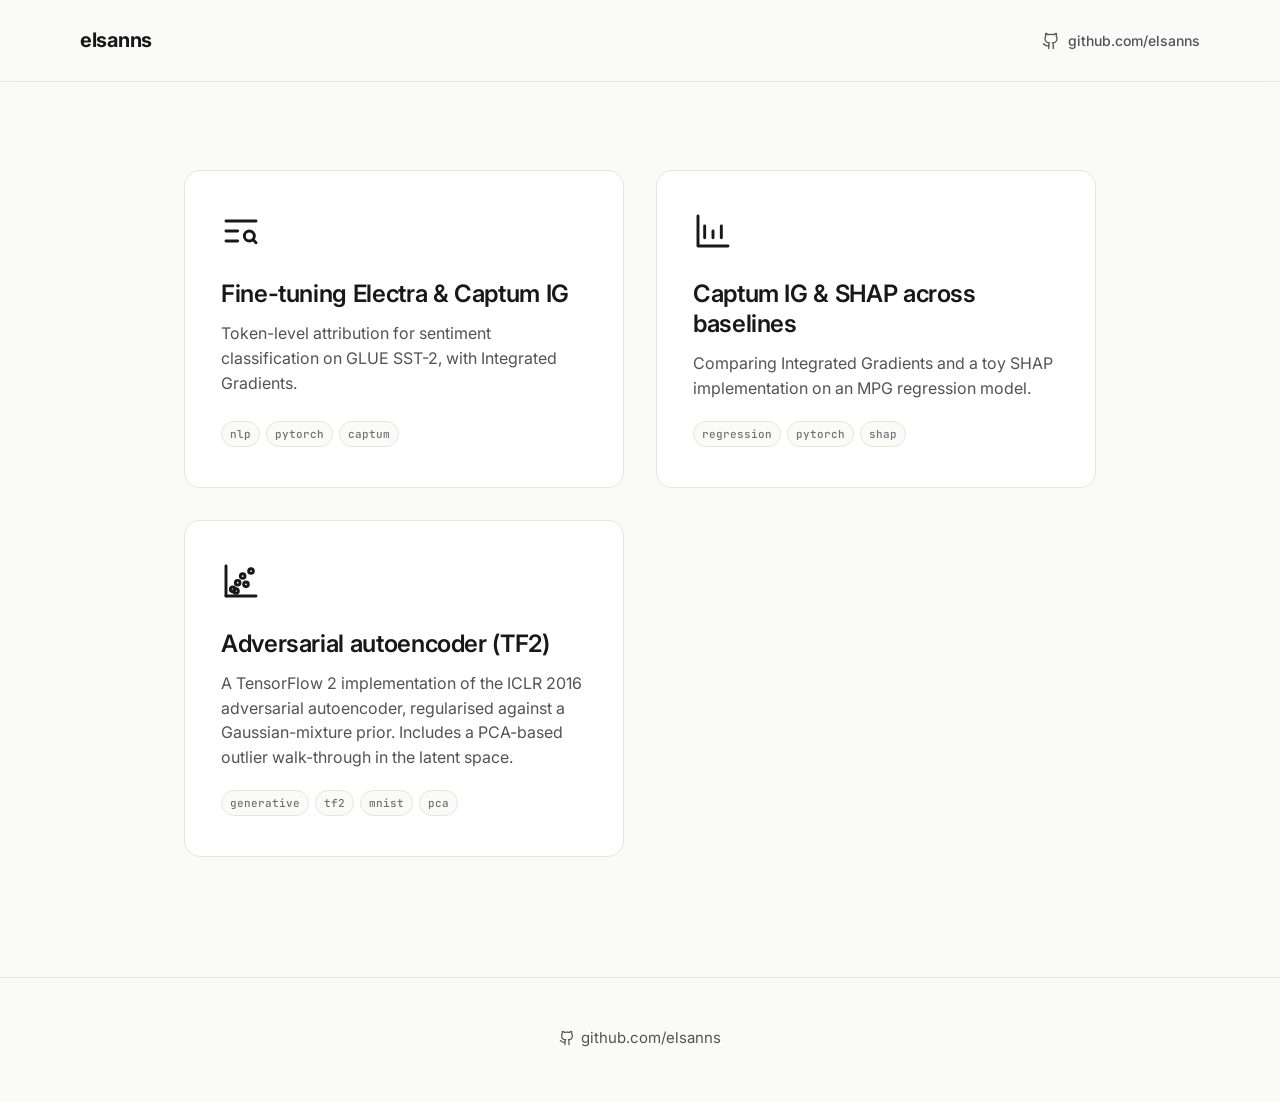
==== index.html @ dac906cc "layout upgrade" ====
<!doctype html>
<html lang="en">
<head>
<meta charset="utf-8">
<meta name="viewport" content="width=device-width, initial-scale=1">
<title>elsanns — notebooks on explainable ML</title>
<meta name="description" content="Walk-throughs of feature attribution, latent-space inspection, and adversarial autoencoders.">
<link rel="preconnect" href="https://fonts.googleapis.com">
<link rel="preconnect" href="https://fonts.gstatic.com" crossorigin>
<link rel="stylesheet" href="https://fonts.googleapis.com/css2?family=Inter:wght@400;500;600;700&family=JetBrains+Mono:wght@400;500&display=swap">
<link rel="stylesheet" href="/style.css">
</head>
<body>
<header class="site-header">
  <a class="site-title" href="/">elsanns</a>
  <a class="link-github" href="https://github.com/elsanns" target="_blank" rel="noopener">
    <svg viewBox="0 0 24 24" fill="none" stroke="currentColor" stroke-width="1.75" stroke-linecap="round" stroke-linejoin="round" aria-hidden="true"><path d="M15 22v-4a4.8 4.8 0 0 0-1-3.5c3 0 6-2 6-5.5.08-1.25-.27-2.48-1-3.5.28-1.15.28-2.35 0-3.5 0 0-1 0-3 1.5-2.64-.5-5.36-.5-8 0C6 2 5 2 5 2c-.3 1.15-.3 2.35 0 3.5A5.4 5.4 0 0 0 4 9c0 3.5 3 5.5 6 5.5-.39.49-.68 1.05-.85 1.65-.17.6-.22 1.23-.15 1.85v4"/><path d="M9 18c-4.51 2-5-2-7-2"/></svg>
    <span>github.com/elsanns</span>
  </a>
</header>

<main class="home">
  <section class="grid">
    <a class="card" href="/docs/electra-fine-tune-ig.html">
      <div class="card-icon">
        <svg viewBox="0 0 24 24" fill="none" stroke="currentColor" stroke-width="1.75" stroke-linecap="round" stroke-linejoin="round" aria-hidden="true"><path d="M21 6H3"/><path d="M10 12H3"/><path d="M10 18H3"/><circle cx="17" cy="15" r="3"/><path d="m21 19-1.9-1.9"/></svg>
      </div>
      <h2>Fine-tuning Electra &amp; Captum IG</h2>
      <p>Token-level attribution for sentiment classification on GLUE SST-2, with Integrated Gradients.</p>
      <div class="card-tags"><span>NLP</span><span>PyTorch</span><span>Captum</span></div>
    </a>

    <a class="card" href="/docs/captum-ig-shap-baselines.html">
      <div class="card-icon">
        <svg viewBox="0 0 24 24" fill="none" stroke="currentColor" stroke-width="1.75" stroke-linecap="round" stroke-linejoin="round" aria-hidden="true"><path d="M3 3v18h18"/><path d="M7 16V9"/><path d="M12 16v-4"/><path d="M17 16v-7"/></svg>
      </div>
      <h2>Captum IG &amp; SHAP across baselines</h2>
      <p>Comparing Integrated Gradients and a toy SHAP implementation on an MPG regression model.</p>
      <div class="card-tags"><span>regression</span><span>PyTorch</span><span>SHAP</span></div>
    </a>

    <a class="card" href="/docs/adversarial-autoencoder-tf2-readme.html">
      <div class="card-icon">
        <svg viewBox="0 0 24 24" fill="none" stroke="currentColor" stroke-width="1.75" stroke-linecap="round" stroke-linejoin="round" aria-hidden="true"><path d="M3 21h18"/><path d="M3 3v18"/><circle cx="7" cy="17" r="1.4"/><circle cx="10" cy="13" r="1.4"/><circle cx="13" cy="9" r="1.4"/><circle cx="18" cy="6" r="1.4"/><circle cx="9" cy="18" r="1.4"/><circle cx="15" cy="14" r="1.4"/></svg>
      </div>
      <h2>Adversarial autoencoder (TF2)</h2>
      <p>A TensorFlow 2 implementation of the ICLR 2016 adversarial autoencoder, regularised against a Gaussian-mixture prior. Includes a PCA-based outlier walk-through in the latent space.</p>
      <div class="card-tags"><span>generative</span><span>TF2</span><span>MNIST</span><span>PCA</span></div>
    </a>
  </section>
</main>

<footer class="site-footer">
  <a href="https://github.com/elsanns" target="_blank" rel="noopener">
    <svg viewBox="0 0 24 24" fill="none" stroke="currentColor" stroke-width="1.75" stroke-linecap="round" stroke-linejoin="round" aria-hidden="true"><path d="M15 22v-4a4.8 4.8 0 0 0-1-3.5c3 0 6-2 6-5.5.08-1.25-.27-2.48-1-3.5.28-1.15.28-2.35 0-3.5 0 0-1 0-3 1.5-2.64-.5-5.36-.5-8 0C6 2 5 2 5 2c-.3 1.15-.3 2.35 0 3.5A5.4 5.4 0 0 0 4 9c0 3.5 3 5.5 6 5.5-.39.49-.68 1.05-.85 1.65-.17.6-.22 1.23-.15 1.85v4"/><path d="M9 18c-4.51 2-5-2-7-2"/></svg>
    github.com/elsanns
  </a>
</footer>
</body>
</html>
---- style.css ----
:root {
  --bg: #fafaf7;
  --surface: #ffffff;
  --border: #e7e5e0;
  --border-strong: #d4d2cd;
  --text: #18181b;
  --text-soft: #52525b;
  --text-muted: #71717a;
  --accent: #0d9488;
  --accent-soft: #ccfbf1;
  --icon-bg: #f1efea;
  --icon-fg: #18181b;
  --code-bg: #1c1c1f;
  --code-fg: #e4e4e7;
  --radius: 12px;
  --radius-sm: 8px;
  --radius-lg: 16px;
  --shadow-md: 0 4px 14px rgba(0, 0, 0, 0.06);
  --font-sans: 'Inter', -apple-system, BlinkMacSystemFont, 'Segoe UI', Roboto, sans-serif;
  --font-mono: 'JetBrains Mono', ui-monospace, SFMono-Regular, Menlo, monospace;
}

* { box-sizing: border-box; }

html { -webkit-text-size-adjust: 100%; }

body {
  margin: 0;
  font-family: var(--font-sans);
  font-size: 18px;
  line-height: 1.65;
  color: var(--text);
  background: var(--bg);
  -webkit-font-smoothing: antialiased;
}

a { color: var(--accent); text-decoration: none; }
a:hover { text-decoration: underline; text-underline-offset: 3px; }

img { max-width: 100%; height: auto; display: block; }

.site-header {
  display: flex;
  align-items: center;
  justify-content: space-between;
  padding: 24px max(80px, calc((100vw - 1680px) / 2));
  border-bottom: 1px solid var(--border);
  background: rgba(250, 250, 247, 0.85);
  position: sticky;
  top: 0;
  z-index: 10;
  backdrop-filter: saturate(180%) blur(8px);
  -webkit-backdrop-filter: saturate(180%) blur(8px);
}
@media (max-width: 900px) {
  .site-header { padding-left: 32px; padding-right: 32px; }
}

.site-title {
  font-weight: 700;
  font-size: 20px;
  color: var(--text);
  letter-spacing: -0.015em;
}
.site-title:hover { text-decoration: none; color: var(--accent); }

.link-back, .link-github {
  display: inline-flex;
  align-items: center;
  gap: 8px;
  color: var(--text-soft);
  font-size: 14px;
  font-weight: 500;
}
.link-back:hover, .link-github:hover { color: var(--accent); text-decoration: none; }
.link-back svg, .link-github svg { width: 18px; height: 18px; }

.home {
  max-width: 1840px;
  margin: 0 auto;
  padding: 88px clamp(32px, 5vw, 80px) 120px;
}

.hero { margin-bottom: 72px; max-width: 880px; }
.hero h1 {
  font-size: 64px;
  line-height: 1.1;
  font-weight: 700;
  letter-spacing: -0.025em;
  margin: 0 0 20px;
}
.lede {
  font-size: 22px;
  color: var(--text-soft);
  margin: 0;
  line-height: 1.55;
}

.grid {
  display: grid;
  grid-template-columns: repeat(auto-fit, minmax(340px, 440px));
  justify-content: center;
  gap: 32px;
}

.card {
  display: flex;
  flex-direction: column;
  padding: 40px 36px;
  min-height: 300px;
  background: var(--surface);
  border: 1px solid var(--border);
  border-radius: var(--radius-lg);
  color: var(--text);
  transition: border-color 0.15s, box-shadow 0.15s, transform 0.15s;
}
.card:hover {
  border-color: var(--border-strong);
  box-shadow: var(--shadow-md);
  transform: translateY(-2px);
  text-decoration: none;
}

.card-icon {
  display: flex;
  align-items: center;
  color: var(--icon-fg);
  margin-bottom: 28px;
}
.card-icon svg { width: 40px; height: 40px; }

.card h2 {
  font-size: 24px;
  font-weight: 600;
  margin: 0 0 12px;
  letter-spacing: -0.015em;
  line-height: 1.25;
}
.card p {
  color: var(--text-soft);
  font-size: 16px;
  margin: 0 0 20px;
  line-height: 1.55;
}

.card-tags {
  display: flex;
  flex-wrap: wrap;
  gap: 6px;
  margin-top: auto;
}
.card-tags span {
  font-size: 11px;
  font-weight: 500;
  color: var(--text-muted);
  background: var(--bg);
  border: 1px solid var(--border);
  padding: 3px 8px;
  border-radius: 999px;
  font-family: var(--font-mono);
  text-transform: lowercase;
}

.article {
  display: grid;
  grid-template-columns:
    [full-start] minmax(32px, 1fr)
    [main-start] min(820px, 100% - 64px) [main-end]
    minmax(32px, 1fr) [full-end];
  row-gap: 0;
  padding: 80px 0 120px;
  max-width: 1600px;
  margin: 0 auto;
}
.article > * { grid-column: main; }
.article > .prose { grid-column: full; display: contents; }
.prose > * { grid-column: main; }
.prose > .figure,
.prose > .figure-grid {
  grid-column: full;
  justify-self: center;
  width: min(1280px, 100% - 64px);
}

.article h1 {
  font-size: 44px;
  line-height: 1.15;
  font-weight: 700;
  letter-spacing: -0.025em;
  margin: 0 0 24px;
}

.parent-link {
  font-size: 13px;
  color: var(--text-muted);
  margin: 0 0 12px;
}
.parent-link a {
  color: var(--text-soft);
  border-bottom: 1px dashed var(--border-strong);
}
.parent-link a:hover { text-decoration: none; color: var(--accent); border-color: var(--accent); }

.meta {
  display: flex;
  flex-wrap: wrap;
  gap: 8px;
  margin-bottom: 40px;
}

.pill {
  display: inline-flex;
  align-items: center;
  gap: 6px;
  padding: 6px 12px;
  font-size: 13px;
  font-weight: 500;
  color: var(--text);
  background: var(--surface);
  border: 1px solid var(--border);
  border-radius: 999px;
  transition: border-color 0.15s, color 0.15s;
}
.pill:hover { border-color: var(--accent); color: var(--accent); text-decoration: none; }
.pill svg { width: 14px; height: 14px; opacity: 0.75; }
.pill .ext { width: 12px; height: 12px; }

.prose { color: var(--text); }
.prose h2 {
  font-size: 22px;
  font-weight: 600;
  letter-spacing: -0.01em;
  margin: 48px 0 16px;
}
.prose h3 {
  font-size: 17px;
  font-weight: 600;
  margin: 36px 0 12px;
  color: var(--text);
}
.prose p { margin: 0 0 16px; }
.prose ul, .prose ol { padding-left: 24px; margin: 0 0 16px; }
.prose li { margin: 6px 0; }
.prose code {
  font-family: var(--font-mono);
  font-size: 0.9em;
  background: var(--bg);
  border: 1px solid var(--border);
  padding: 1px 6px;
  border-radius: 4px;
}
.prose pre {
  background: var(--code-bg);
  color: var(--code-fg);
  padding: 16px 20px;
  border-radius: var(--radius);
  overflow-x: auto;
  font-family: var(--font-mono);
  font-size: 13px;
  line-height: 1.55;
  margin: 16px 0;
}
.prose pre code { background: none; border: none; padding: 0; color: inherit; }
.prose strong { font-weight: 600; }

.prose .read-more {
  margin: 32px 0 0;
  font-size: 16px;
}
.prose .read-more a {
  display: inline-flex;
  align-items: center;
  gap: 6px;
  font-weight: 500;
  color: var(--accent);
  border-bottom: 1px solid transparent;
  padding-bottom: 2px;
}
.prose .read-more a:hover {
  border-color: currentColor;
  text-decoration: none;
}

.figure { margin: 28px 0; }
.figure img {
  border-radius: var(--radius);
  border: 1px solid var(--border);
  background: var(--surface);
}
.figure figcaption {
  margin-top: 10px;
  font-size: 14px;
  color: var(--text-muted);
  line-height: 1.5;
  text-align: center;
}

.figure-grid {
  display: grid;
  gap: 12px;
  margin: 28px 0;
}
.figure-grid.cols-2 { grid-template-columns: repeat(2, 1fr); }
.figure-grid.cols-3 { grid-template-columns: repeat(3, 1fr); }
.figure-grid.cols-4 { grid-template-columns: repeat(4, 1fr); }
.figure-grid figure { margin: 0; display: flex; flex-direction: column; gap: 8px; }
.figure-grid figure img { border-radius: var(--radius); border: 1px solid var(--border); background: var(--surface); }
.figure-grid figcaption {
  font-size: 12px;
  color: var(--text-muted);
  text-align: center;
}

.site-footer {
  border-top: 1px solid var(--border);
  padding: 48px 32px;
  text-align: center;
  color: var(--text-muted);
  font-size: 15px;
}
.site-footer a {
  display: inline-flex;
  align-items: center;
  gap: 6px;
  color: var(--text-soft);
}
.site-footer a:hover { color: var(--accent); text-decoration: none; }
.site-footer svg { width: 16px; height: 16px; }

/* --- Magazine layout (prototype, AAE only) --- */
.article.magazine {
  display: block;
  grid-template-columns: none;
  max-width: 1500px;
  margin: 0 auto;
  padding: 72px clamp(32px, 4vw, 72px) 120px;
}
.article.magazine > *,
.article.magazine .prose > * {
  grid-column: auto;
}
.article.magazine > .prose {
  display: block;
}
.article.magazine .prose > .figure,
.article.magazine .prose > .figure-grid {
  justify-self: auto;
  width: auto;
  max-width: none;
}

.article.magazine h1 {
  font-size: 56px;
  line-height: 1.05;
  letter-spacing: -0.03em;
  margin: 0 0 18px;
  max-width: 1100px;
}
.article.magazine .meta { margin-bottom: 56px; }

.article.magazine .prose > p,
.article.magazine .prose > ul,
.article.magazine .prose > ol,
.article.magazine .prose > pre,
.article.magazine .prose > h2,
.article.magazine .prose > h3 {
  max-width: 760px;
}

.article.magazine .split {
  display: grid;
  grid-template-columns: minmax(0, 0.9fr) minmax(0, 1.1fr);
  gap: 56px;
  align-items: start;
  margin: 64px 0;
}
.article.magazine .split > * { max-width: none; }
.article.magazine .split-text > :first-child { margin-top: 0; }
.article.magazine .split-text .cite {
  font-size: 14px;
  color: var(--text-muted);
  line-height: 1.5;
}
.article.magazine .split-figure { margin: 0; }
.article.magazine .split-figure img {
  border-radius: var(--radius);
  border: 1px solid var(--border);
  background: var(--surface);
  width: 100%;
}
.article.magazine .split-figure figcaption {
  margin-top: 10px;
  font-size: 14px;
  color: var(--text-muted);
  text-align: left;
  line-height: 1.5;
}

.article.magazine .prose > .figure-grid {
  margin: 48px 0;
}

.article.magazine .prose > .figure {
  margin: 40px auto;
  max-width: 1200px;
}
.article.magazine .prose > .figure figcaption {
  text-align: left;
  max-width: 800px;
}

@media (max-width: 900px) {
  .article.magazine .split {
    grid-template-columns: 1fr;
    gap: 24px;
  }
  .article.magazine h1 { font-size: 38px; }
}

@media (max-width: 640px) {
  .site-header { padding: 14px 20px; }
  .home { padding: 48px 20px 72px; }
  .article { padding-top: 40px; padding-bottom: 72px; }
  .hero { margin-bottom: 56px; }
  .hero h1 { font-size: 40px; }
  .lede { font-size: 18px; }
  .article h1 { font-size: 30px; }
  .card { padding: 28px 24px; min-height: 0; }
  .figure-grid.cols-3,
  .figure-grid.cols-4 { grid-template-columns: repeat(2, 1fr); }
}
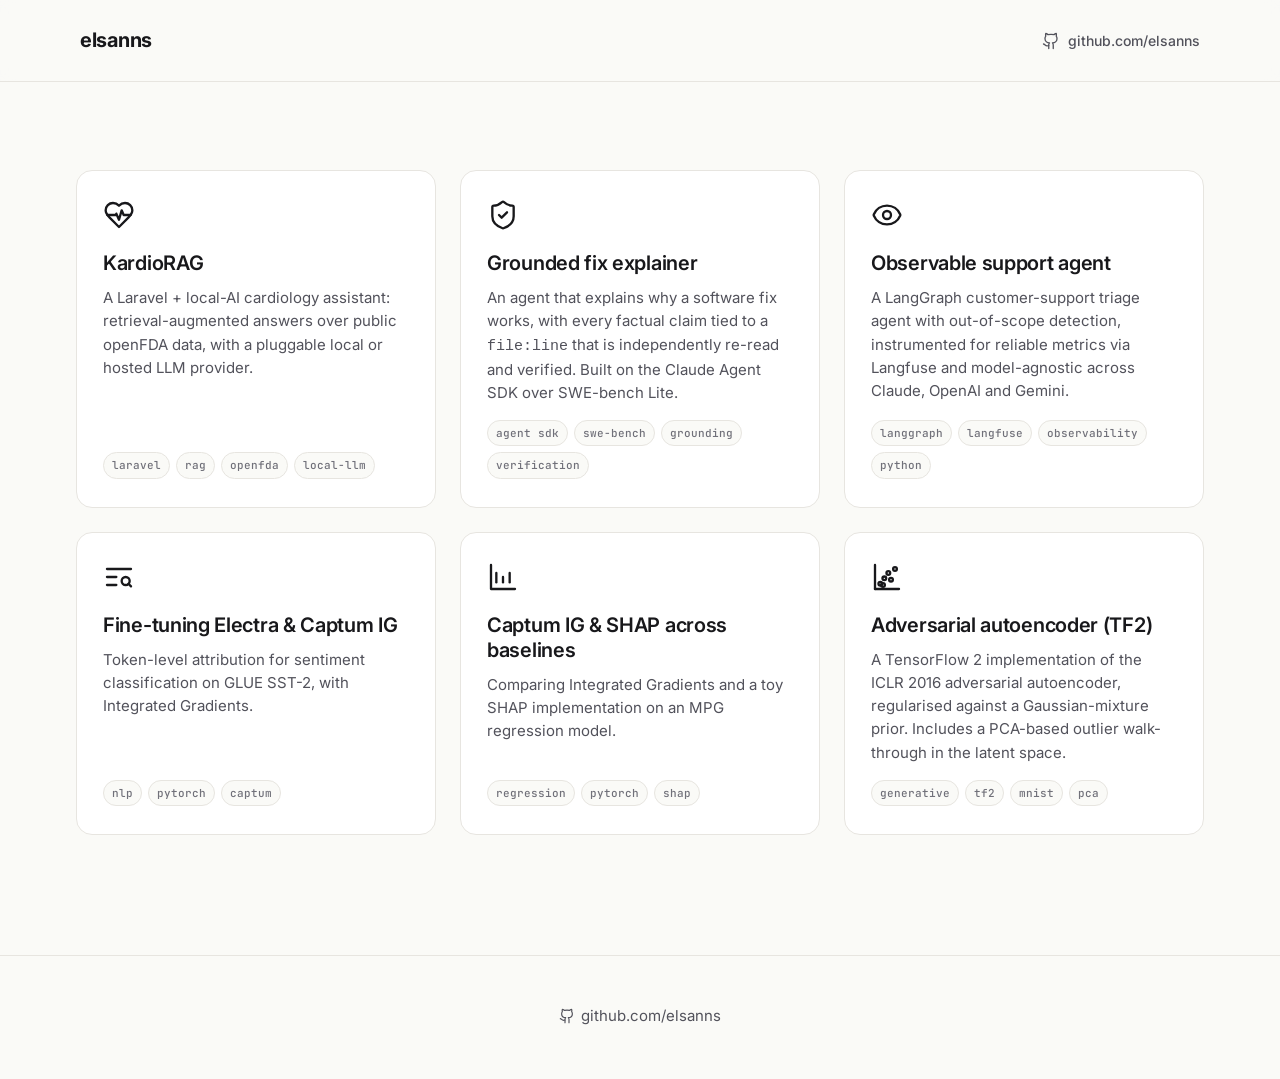
==== commit 249e8c25: "Add project repos row (KardioRAG, grounded fix explainer, observable support agent) Prepend three Gi" ====
--- a/index.html
+++ b/index.html
@@ -21,6 +21,33 @@
 
 <main class="home">
   <section class="grid">
+    <a class="card" href="https://github.com/elsanns/kardiorag" target="_blank" rel="noopener">
+      <div class="card-icon">
+        <svg viewBox="0 0 24 24" fill="none" stroke="currentColor" stroke-width="1.75" stroke-linecap="round" stroke-linejoin="round" aria-hidden="true"><path d="M19 14c1.49-1.46 3-3.21 3-5.5A5.5 5.5 0 0 0 16.5 3c-1.76 0-3 .5-4.5 2-1.5-1.5-2.74-2-4.5-2A5.5 5.5 0 0 0 2 8.5c0 2.29 1.49 4.04 3 5.5l7 7Z"/><path d="M3.22 12H9.5l.5-1 2 4.5 2-7 1.5 3.5h5.27"/></svg>
+      </div>
+      <h2>KardioRAG</h2>
+      <p>A Laravel + local-AI cardiology assistant: retrieval-augmented answers over public openFDA data, with a pluggable local or hosted LLM provider.</p>
+      <div class="card-tags"><span>Laravel</span><span>RAG</span><span>openFDA</span><span>local-LLM</span></div>
+    </a>
+
+    <a class="card" href="https://github.com/elsanns/grounded-fix-explainer" target="_blank" rel="noopener">
+      <div class="card-icon">
+        <svg viewBox="0 0 24 24" fill="none" stroke="currentColor" stroke-width="1.75" stroke-linecap="round" stroke-linejoin="round" aria-hidden="true"><path d="M20 13c0 5-3.5 7.5-7.66 8.95a1 1 0 0 1-.67-.01C7.5 20.5 4 18 4 13V6a1 1 0 0 1 1-1c2 0 4.5-1.2 6.24-2.72a1.17 1.17 0 0 1 1.52 0C14.51 3.81 17 5 19 5a1 1 0 0 1 1 1z"/><path d="m9 12 2 2 4-4"/></svg>
+      </div>
+      <h2>Grounded fix explainer</h2>
+      <p>An agent that explains why a software fix works, with every factual claim tied to a <code>file:line</code> that is independently re-read and verified. Built on the Claude Agent SDK over SWE-bench Lite.</p>
+      <div class="card-tags"><span>Agent SDK</span><span>SWE-bench</span><span>grounding</span><span>verification</span></div>
+    </a>
+
+    <a class="card" href="https://github.com/elsanns/observable-support-agent" target="_blank" rel="noopener">
+      <div class="card-icon">
+        <svg viewBox="0 0 24 24" fill="none" stroke="currentColor" stroke-width="1.75" stroke-linecap="round" stroke-linejoin="round" aria-hidden="true"><path d="M2.062 12.348a1 1 0 0 1 0-.696 10.75 10.75 0 0 1 19.876 0 1 1 0 0 1 0 .696 10.75 10.75 0 0 1-19.876 0"/><circle cx="12" cy="12" r="3"/></svg>
+      </div>
+      <h2>Observable support agent</h2>
+      <p>A LangGraph customer-support triage agent with out-of-scope detection, instrumented for reliable metrics via Langfuse and model-agnostic across Claude, OpenAI and Gemini.</p>
+      <div class="card-tags"><span>LangGraph</span><span>Langfuse</span><span>observability</span><span>Python</span></div>
+    </a>
+
     <a class="card" href="/docs/electra-fine-tune-ig.html">
       <div class="card-icon">
         <svg viewBox="0 0 24 24" fill="none" stroke="currentColor" stroke-width="1.75" stroke-linecap="round" stroke-linejoin="round" aria-hidden="true"><path d="M21 6H3"/><path d="M10 12H3"/><path d="M10 18H3"/><circle cx="17" cy="15" r="3"/><path d="m21 19-1.9-1.9"/></svg>
--- a/style.css
+++ b/style.css
@@ -98,16 +98,16 @@
 
 .grid {
   display: grid;
-  grid-template-columns: repeat(auto-fit, minmax(340px, 440px));
+  grid-template-columns: repeat(auto-fit, minmax(280px, 360px));
   justify-content: center;
-  gap: 32px;
+  gap: 24px;
 }
 
 .card {
   display: flex;
   flex-direction: column;
-  padding: 40px 36px;
-  min-height: 300px;
+  padding: 28px 26px;
+  min-height: 240px;
   background: var(--surface);
   border: 1px solid var(--border);
   border-radius: var(--radius-lg);
@@ -125,21 +125,21 @@
   display: flex;
   align-items: center;
   color: var(--icon-fg);
-  margin-bottom: 28px;
-}
-.card-icon svg { width: 40px; height: 40px; }
+  margin-bottom: 20px;
+}
+.card-icon svg { width: 32px; height: 32px; }
 
 .card h2 {
-  font-size: 24px;
+  font-size: 20px;
   font-weight: 600;
-  margin: 0 0 12px;
+  margin: 0 0 10px;
   letter-spacing: -0.015em;
   line-height: 1.25;
 }
 .card p {
   color: var(--text-soft);
-  font-size: 16px;
-  margin: 0 0 20px;
+  font-size: 15px;
+  margin: 0 0 16px;
   line-height: 1.55;
 }
 
@@ -382,6 +382,44 @@
   line-height: 1.5;
 }
 .article.magazine .split-figure { margin: 0; }
+
+/* Multi-column flow variant */
+.article.magazine.multicolumn .prose {
+  columns: 2;
+  column-gap: 56px;
+  column-rule: 1px solid var(--border);
+}
+.article.magazine.multicolumn .prose > * { max-width: none; }
+.article.magazine.multicolumn .prose > p,
+.article.magazine.multicolumn .prose > ul,
+.article.magazine.multicolumn .prose > ol { text-align: justify; hyphens: auto; }
+.article.magazine.multicolumn .prose > h2,
+.article.magazine.multicolumn .prose > h3 { break-after: avoid; }
+.article.magazine.multicolumn .prose > .figure,
+.article.magazine.multicolumn .prose > pre,
+.article.magazine.multicolumn .prose > ul,
+.article.magazine.multicolumn .prose > ol { break-inside: avoid; }
+.article.magazine.multicolumn .prose > .figure {
+  margin: 16px 0 24px;
+  max-width: 100%;
+  text-align: center;
+}
+.article.magazine.multicolumn .prose > .figure img {
+  max-width: 100%;
+  width: auto;
+  margin: 0 auto;
+}
+
+/* Wide elements break out to span both columns */
+.article.magazine.multicolumn .prose > .split,
+.article.magazine.multicolumn .prose > .figure-grid {
+  column-span: all;
+  margin: 32px 0;
+}
+
+@media (max-width: 900px) {
+  .article.magazine.multicolumn .prose { columns: 1; column-rule: none; }
+}
 .article.magazine .split-figure img {
   border-radius: var(--radius);
   border: 1px solid var(--border);
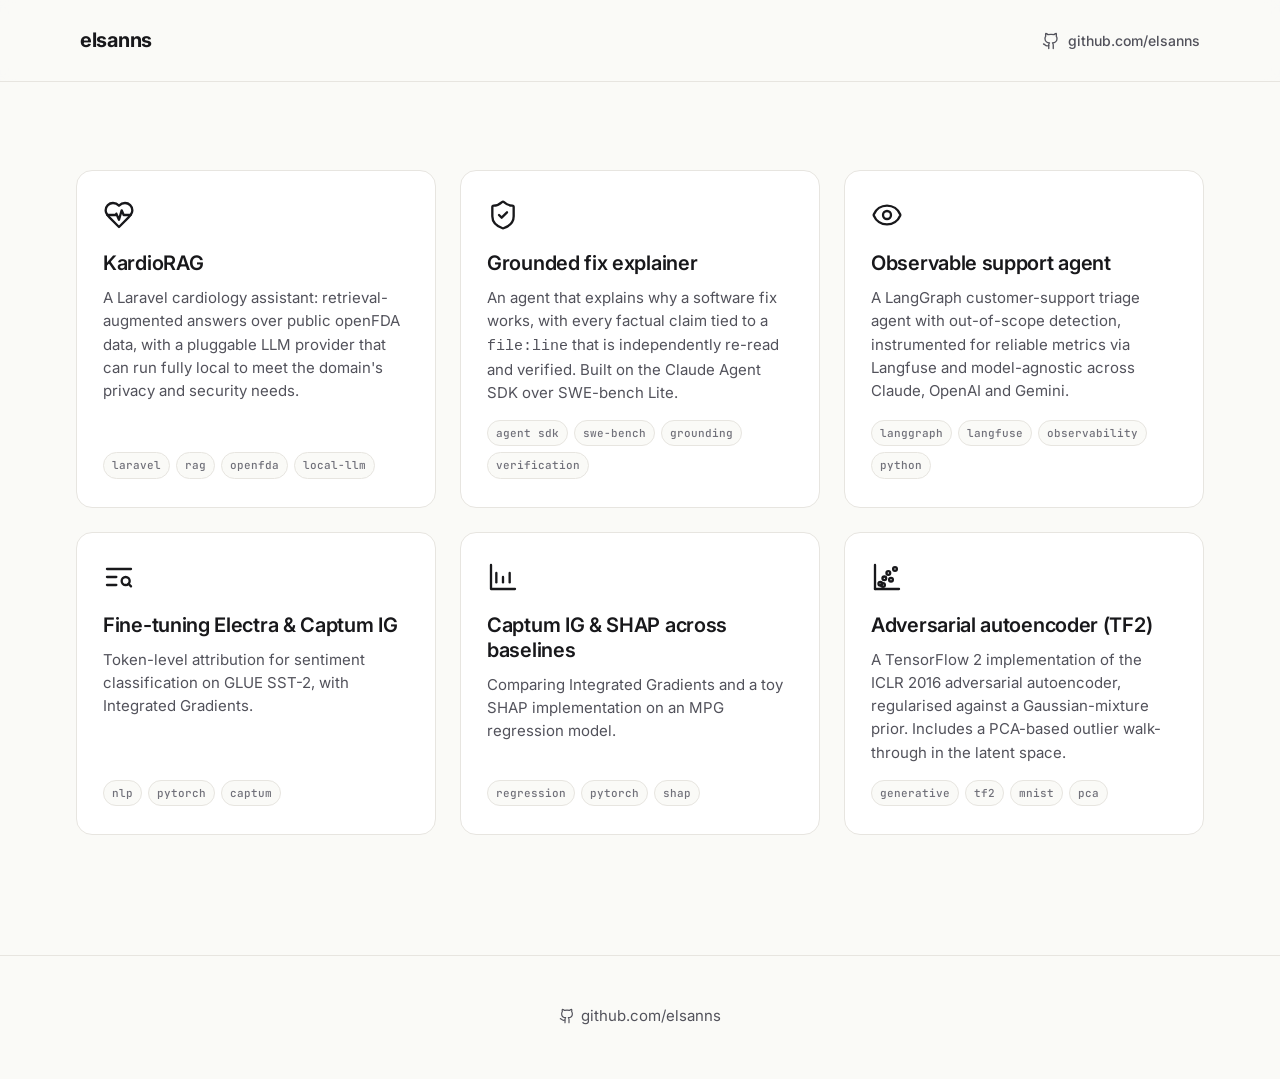
==== commit 97174f97: "Reword KardioRAG tile: provider is pluggable, local-capable for privacy Drop the 'local-AI' headline" ====
--- a/index.html
+++ b/index.html
@@ -26,7 +26,7 @@
         <svg viewBox="0 0 24 24" fill="none" stroke="currentColor" stroke-width="1.75" stroke-linecap="round" stroke-linejoin="round" aria-hidden="true"><path d="M19 14c1.49-1.46 3-3.21 3-5.5A5.5 5.5 0 0 0 16.5 3c-1.76 0-3 .5-4.5 2-1.5-1.5-2.74-2-4.5-2A5.5 5.5 0 0 0 2 8.5c0 2.29 1.49 4.04 3 5.5l7 7Z"/><path d="M3.22 12H9.5l.5-1 2 4.5 2-7 1.5 3.5h5.27"/></svg>
       </div>
       <h2>KardioRAG</h2>
-      <p>A Laravel + local-AI cardiology assistant: retrieval-augmented answers over public openFDA data, with a pluggable local or hosted LLM provider.</p>
+      <p>A Laravel cardiology assistant: retrieval-augmented answers over public openFDA data, with a pluggable LLM provider that can run fully local to meet the domain's privacy and security needs.</p>
       <div class="card-tags"><span>Laravel</span><span>RAG</span><span>openFDA</span><span>local-LLM</span></div>
     </a>
 
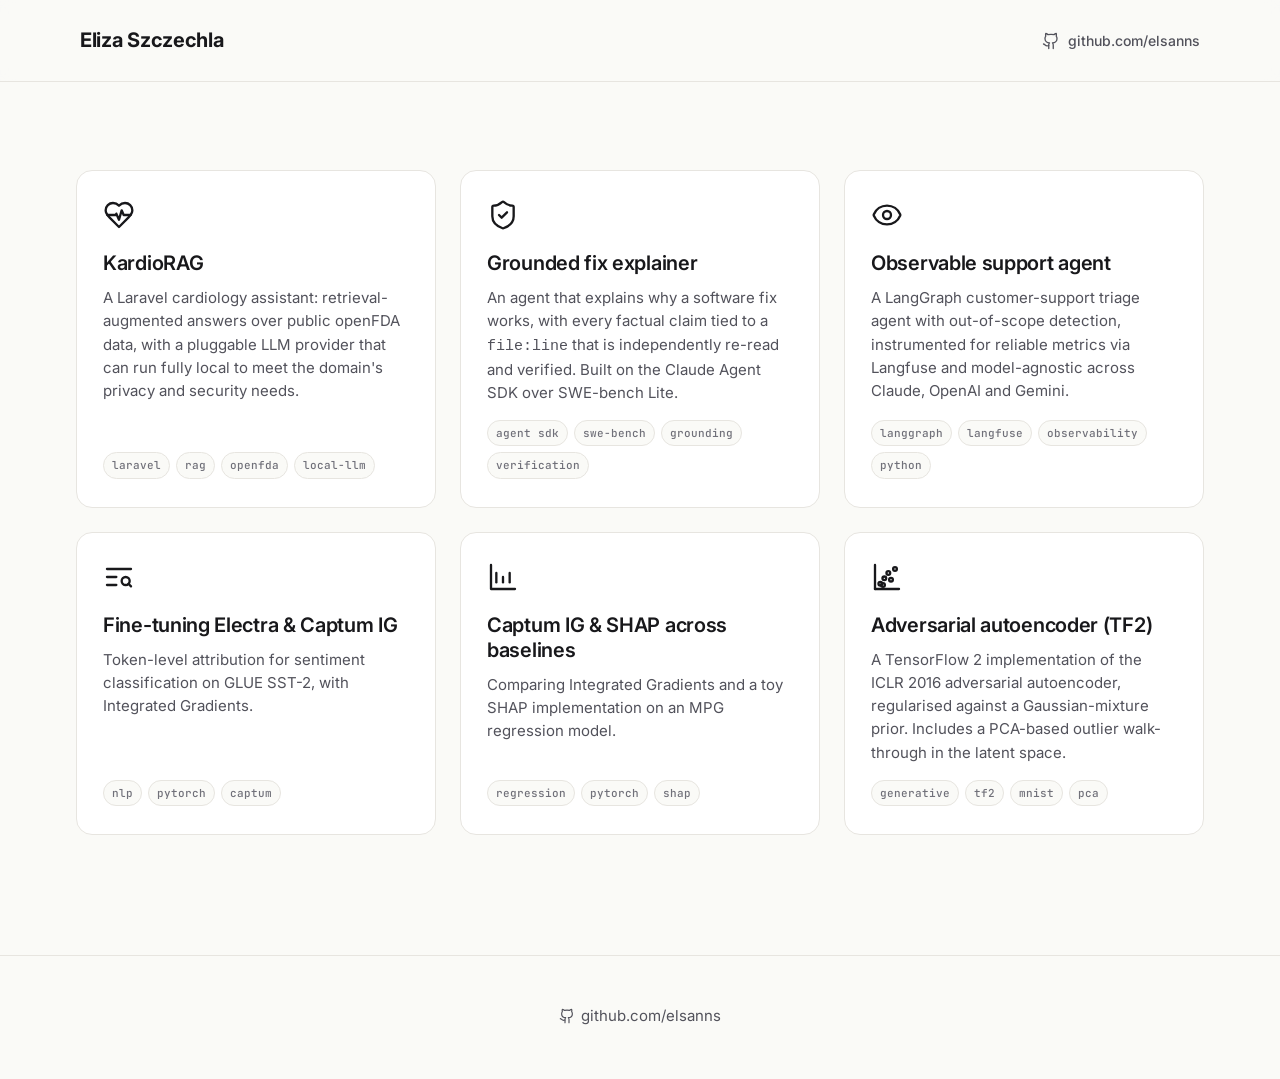
==== commit 0be6b7c4: "Set site title to Eliza Szczechla Co-Authored-By: Claude Opus 4.8 <noreply@anthropic.com>" ====
--- a/index.html
+++ b/index.html
@@ -12,7 +12,7 @@
 </head>
 <body>
 <header class="site-header">
-  <a class="site-title" href="/">elsanns</a>
+  <a class="site-title" href="/">Eliza Szczechla</a>
   <a class="link-github" href="https://github.com/elsanns" target="_blank" rel="noopener">
     <svg viewBox="0 0 24 24" fill="none" stroke="currentColor" stroke-width="1.75" stroke-linecap="round" stroke-linejoin="round" aria-hidden="true"><path d="M15 22v-4a4.8 4.8 0 0 0-1-3.5c3 0 6-2 6-5.5.08-1.25-.27-2.48-1-3.5.28-1.15.28-2.35 0-3.5 0 0-1 0-3 1.5-2.64-.5-5.36-.5-8 0C6 2 5 2 5 2c-.3 1.15-.3 2.35 0 3.5A5.4 5.4 0 0 0 4 9c0 3.5 3 5.5 6 5.5-.39.49-.68 1.05-.85 1.65-.17.6-.22 1.23-.15 1.85v4"/><path d="M9 18c-4.51 2-5-2-7-2"/></svg>
     <span>github.com/elsanns</span>
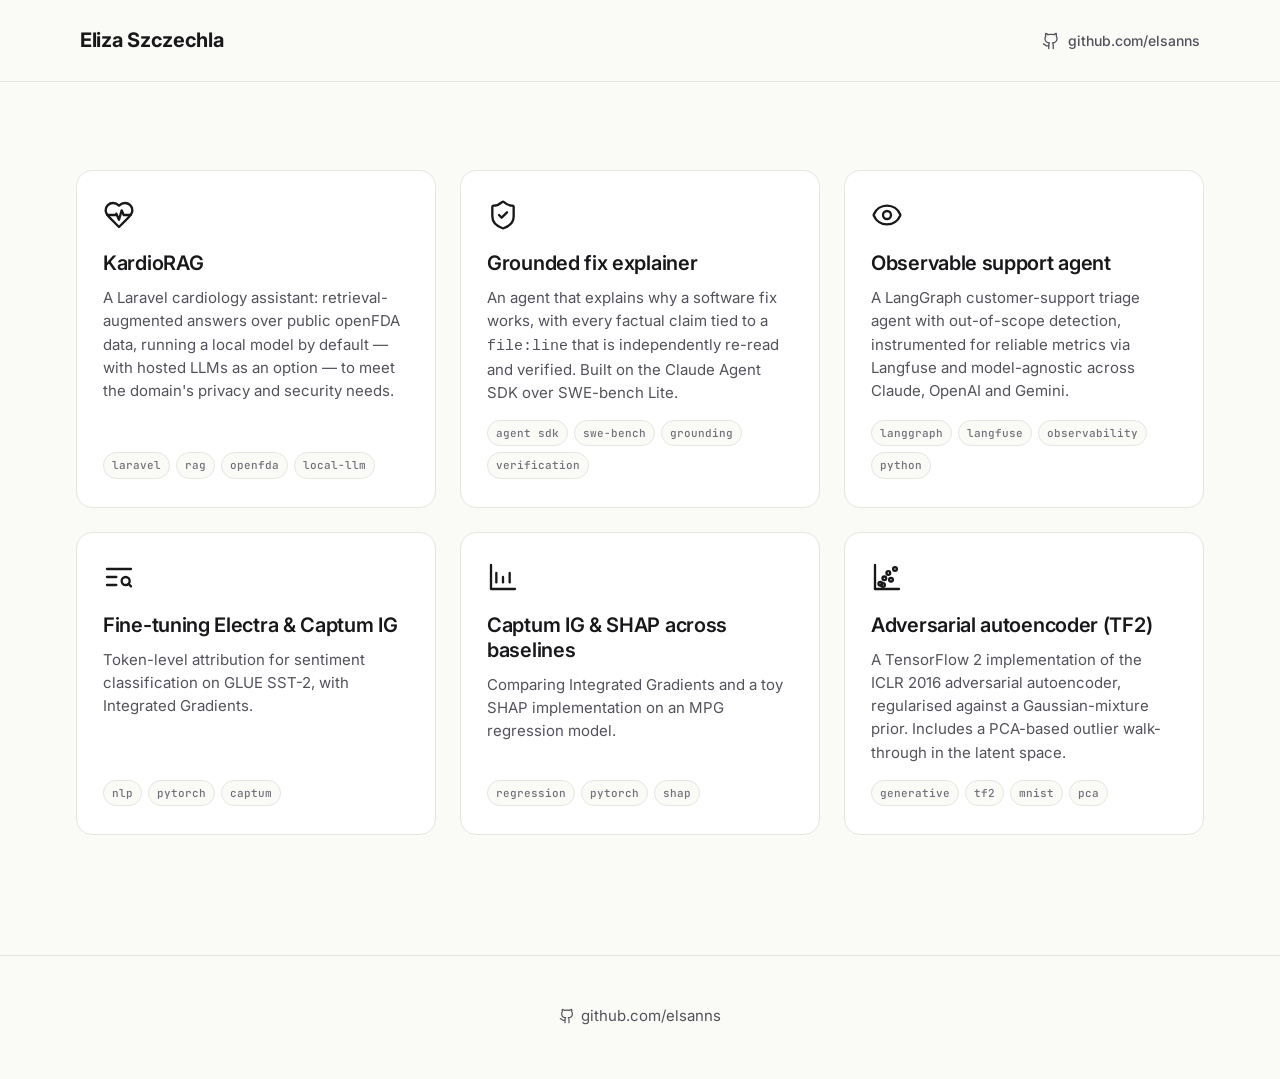
==== commit 6ec9583f: "KardioRAG tile: local model is the default, hosted LLMs optional Co-Authored-By: Claude Opus 4.8 <no" ====
--- a/index.html
+++ b/index.html
@@ -3,7 +3,7 @@
 <head>
 <meta charset="utf-8">
 <meta name="viewport" content="width=device-width, initial-scale=1">
-<title>elsanns — notebooks on explainable ML</title>
+<title>Eliza Szczechla — notebooks on explainable ML</title>
 <meta name="description" content="Walk-throughs of feature attribution, latent-space inspection, and adversarial autoencoders.">
 <link rel="preconnect" href="https://fonts.googleapis.com">
 <link rel="preconnect" href="https://fonts.gstatic.com" crossorigin>
@@ -26,7 +26,7 @@
         <svg viewBox="0 0 24 24" fill="none" stroke="currentColor" stroke-width="1.75" stroke-linecap="round" stroke-linejoin="round" aria-hidden="true"><path d="M19 14c1.49-1.46 3-3.21 3-5.5A5.5 5.5 0 0 0 16.5 3c-1.76 0-3 .5-4.5 2-1.5-1.5-2.74-2-4.5-2A5.5 5.5 0 0 0 2 8.5c0 2.29 1.49 4.04 3 5.5l7 7Z"/><path d="M3.22 12H9.5l.5-1 2 4.5 2-7 1.5 3.5h5.27"/></svg>
       </div>
       <h2>KardioRAG</h2>
-      <p>A Laravel cardiology assistant: retrieval-augmented answers over public openFDA data, with a pluggable LLM provider that can run fully local to meet the domain's privacy and security needs.</p>
+      <p>A Laravel cardiology assistant: retrieval-augmented answers over public openFDA data, running a local model by default — with hosted LLMs as an option — to meet the domain's privacy and security needs.</p>
       <div class="card-tags"><span>Laravel</span><span>RAG</span><span>openFDA</span><span>local-LLM</span></div>
     </a>
 
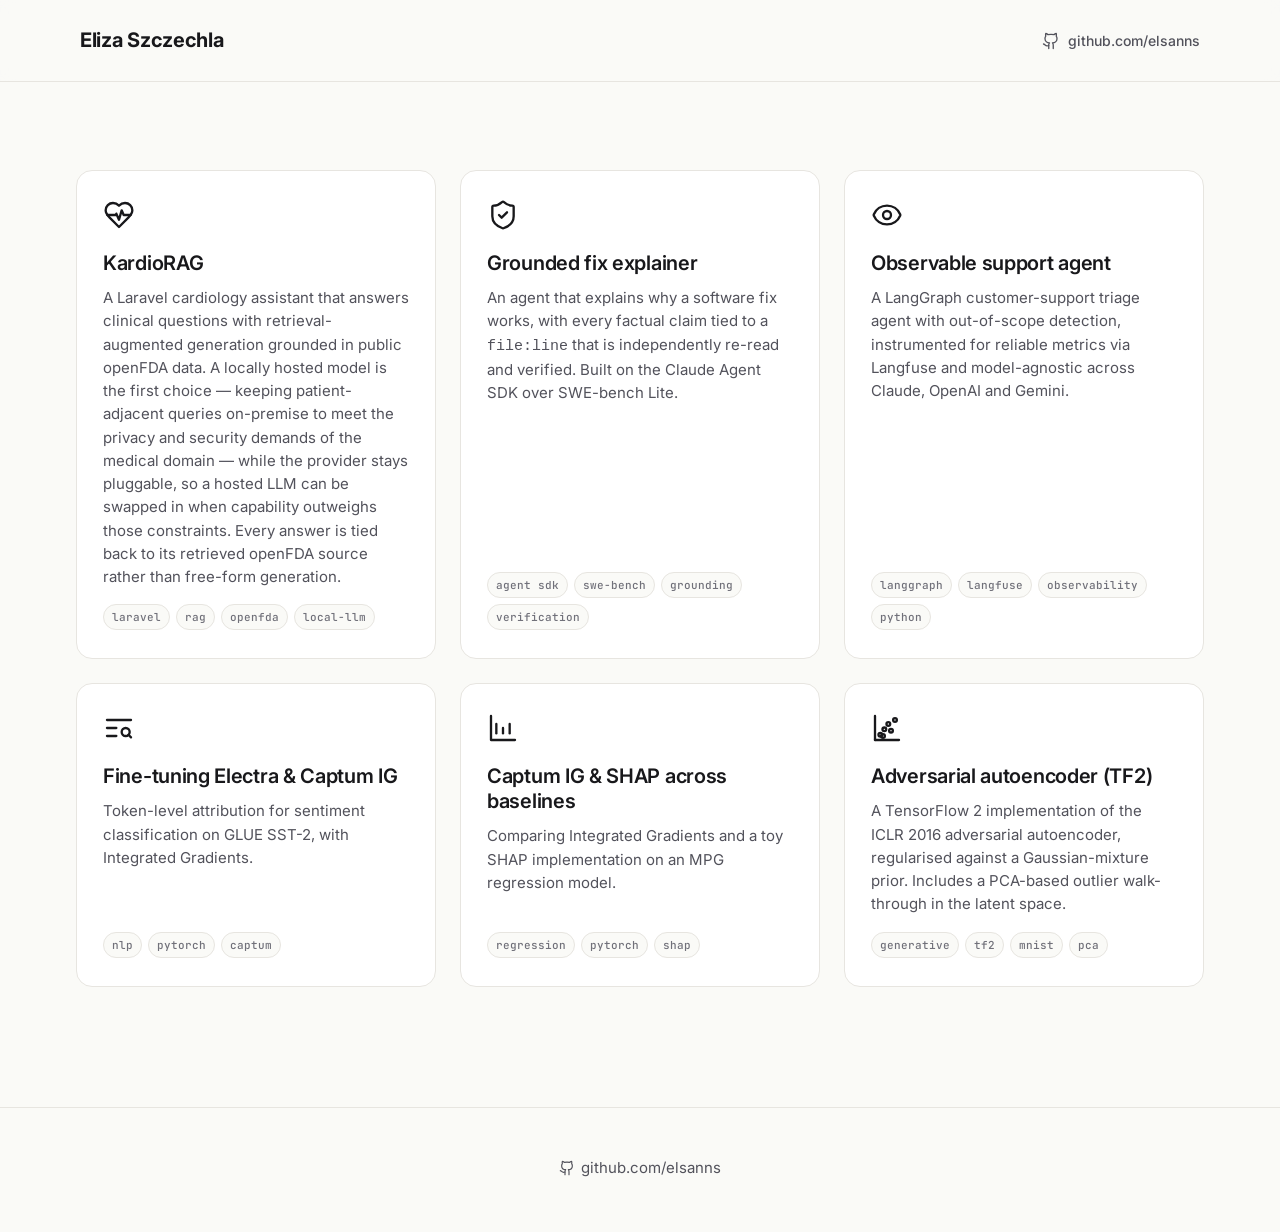
==== commit 580b0717: "Expand KardioRAG tile with a fuller description Local-first model framing kept; adds RAG-grounding a" ====
--- a/index.html
+++ b/index.html
@@ -26,7 +26,7 @@
         <svg viewBox="0 0 24 24" fill="none" stroke="currentColor" stroke-width="1.75" stroke-linecap="round" stroke-linejoin="round" aria-hidden="true"><path d="M19 14c1.49-1.46 3-3.21 3-5.5A5.5 5.5 0 0 0 16.5 3c-1.76 0-3 .5-4.5 2-1.5-1.5-2.74-2-4.5-2A5.5 5.5 0 0 0 2 8.5c0 2.29 1.49 4.04 3 5.5l7 7Z"/><path d="M3.22 12H9.5l.5-1 2 4.5 2-7 1.5 3.5h5.27"/></svg>
       </div>
       <h2>KardioRAG</h2>
-      <p>A Laravel cardiology assistant: retrieval-augmented answers over public openFDA data, running a local model by default — with hosted LLMs as an option — to meet the domain's privacy and security needs.</p>
+      <p>A Laravel cardiology assistant that answers clinical questions with retrieval-augmented generation grounded in public openFDA data. A locally hosted model is the first choice — keeping patient-adjacent queries on-premise to meet the privacy and security demands of the medical domain — while the provider stays pluggable, so a hosted LLM can be swapped in when capability outweighs those constraints. Every answer is tied back to its retrieved openFDA source rather than free-form generation.</p>
       <div class="card-tags"><span>Laravel</span><span>RAG</span><span>openFDA</span><span>local-LLM</span></div>
     </a>
 
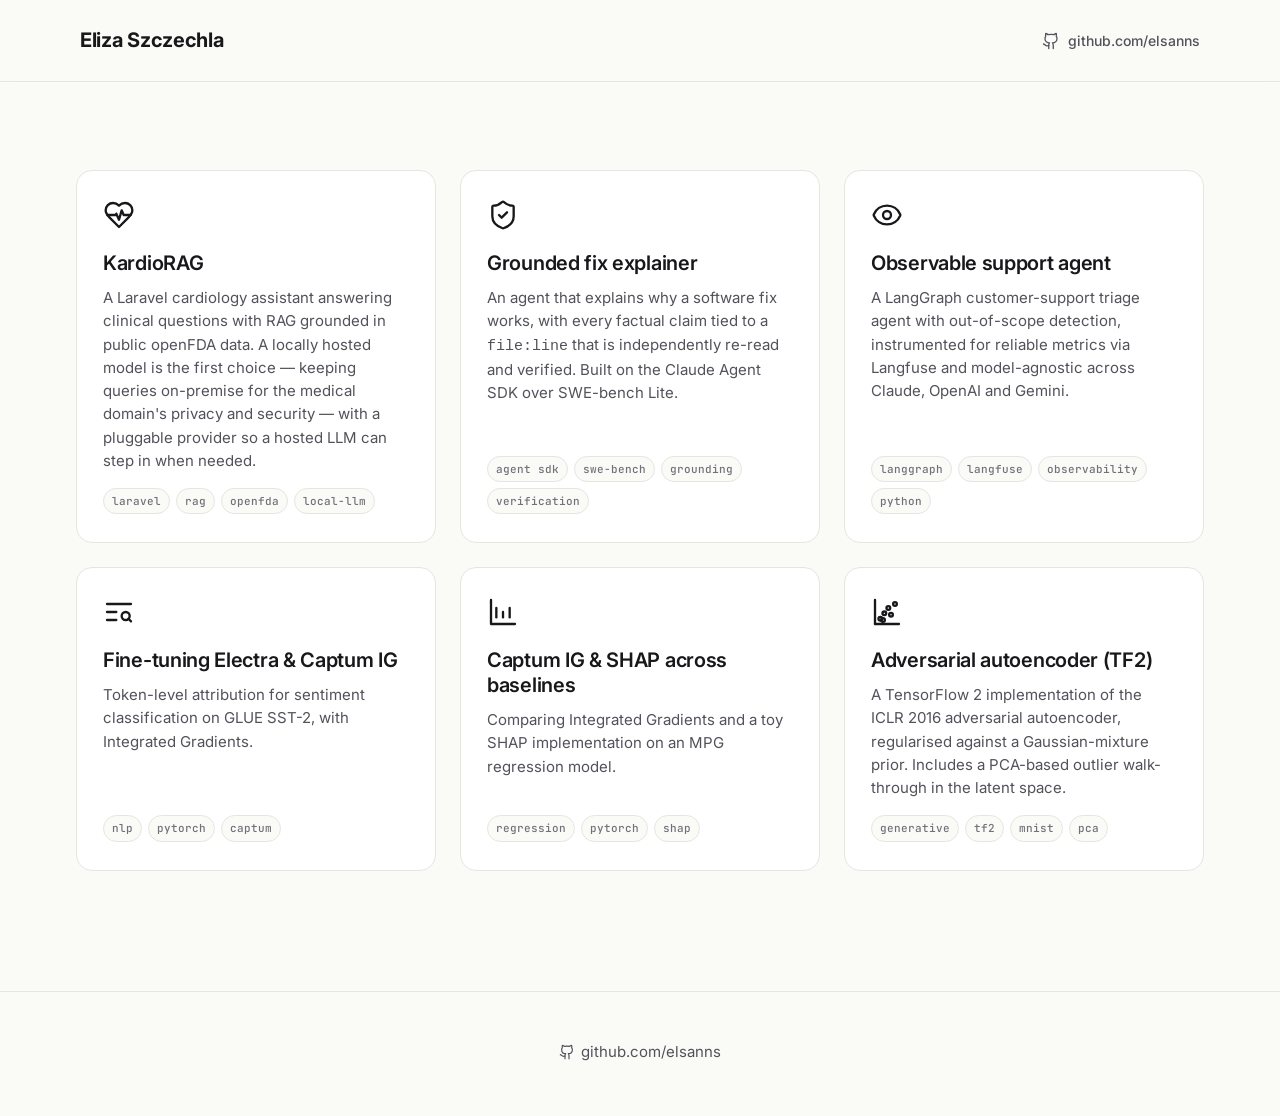
==== commit 97ce057c: "Tighten KardioRAG copy; cap grid to 3 columns for a stable 3-per-row layout KardioRAG tile shortened" ====
--- a/index.html
+++ b/index.html
@@ -26,7 +26,7 @@
         <svg viewBox="0 0 24 24" fill="none" stroke="currentColor" stroke-width="1.75" stroke-linecap="round" stroke-linejoin="round" aria-hidden="true"><path d="M19 14c1.49-1.46 3-3.21 3-5.5A5.5 5.5 0 0 0 16.5 3c-1.76 0-3 .5-4.5 2-1.5-1.5-2.74-2-4.5-2A5.5 5.5 0 0 0 2 8.5c0 2.29 1.49 4.04 3 5.5l7 7Z"/><path d="M3.22 12H9.5l.5-1 2 4.5 2-7 1.5 3.5h5.27"/></svg>
       </div>
       <h2>KardioRAG</h2>
-      <p>A Laravel cardiology assistant that answers clinical questions with retrieval-augmented generation grounded in public openFDA data. A locally hosted model is the first choice — keeping patient-adjacent queries on-premise to meet the privacy and security demands of the medical domain — while the provider stays pluggable, so a hosted LLM can be swapped in when capability outweighs those constraints. Every answer is tied back to its retrieved openFDA source rather than free-form generation.</p>
+      <p>A Laravel cardiology assistant answering clinical questions with RAG grounded in public openFDA data. A locally hosted model is the first choice — keeping queries on-premise for the medical domain's privacy and security — with a pluggable provider so a hosted LLM can step in when needed.</p>
       <div class="card-tags"><span>Laravel</span><span>RAG</span><span>openFDA</span><span>local-LLM</span></div>
     </a>
 
--- a/style.css
+++ b/style.css
@@ -101,6 +101,10 @@
   grid-template-columns: repeat(auto-fit, minmax(280px, 360px));
   justify-content: center;
   gap: 24px;
+  /* Cap to three columns' worth (3*360 + 2*24 gap) so the grid holds a 3-per-row
+     rhythm on wide screens; auto-fit still drops to 2 then 1 as it narrows. */
+  max-width: 1128px;
+  margin: 0 auto;
 }
 
 .card {
